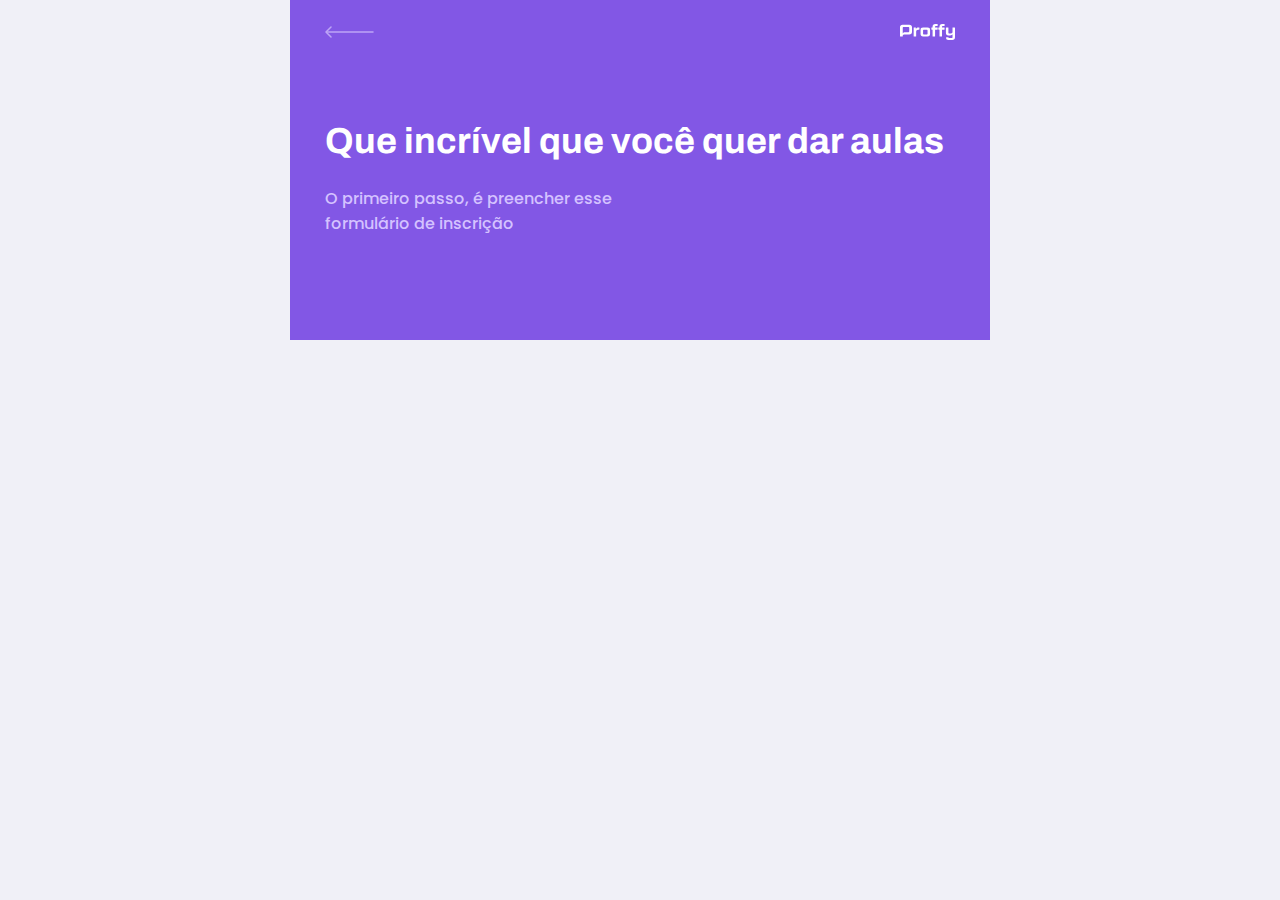
==== give-classes.html @ 03d621f8 "Iniciando pagina give-classes" ====
<!DOCTYPE html>
<html lang="en">
   <head>
      <meta charset="UTF-8">
      <meta name="viewport" content="width=device-width, initial-scale=1.0">
      <title>Proffy | Sua plataforma de estudos online</title>
      <link rel="stylesheet" href="/styles/main.css">
      <link rel="stylesheet" href="/styles/partials/header.css">

      <link rel="stylesheet" href="/styles/partials/page-give-classes.css">
      <link href="https://fonts.googleapis.com/css2?family=Archivo:wght@400;600;700&amp;family=Poppins:wght@400;600&amp;display=swap" rel="stylesheet">
   </head>
   <body id="page-give-classes">
      <div id="container">
         <header class="page-header">
            <div class="top-bar-container">
               <a href="/">
               <img src="/images/icons/back.svg" alt="Voltar">
               </a>
               <img src="/images/logo.svg" alt="Proffy">
            </div>
            <div class="header-content">
               <strong>Que incrível que você quer dar aulas</strong>
               <p>O primeiro passo, é preencher esse formulário de inscrição</p>
            </div>
         </header>
         <main>

         </main>
      </div>
   </body>
</html>
---- styles/main.css ----
:root {
	/* Variaveis CSS */
	--color-background: #F0F0F7;
	--color-primary-lighter: #9871F5;
	--color-primary-light: #916BEA;
	--color-primary: #8257E5;
	--color-primary-dark: #774DD6;
	--color-primary-darker: #6842c2;
	--color-secondary: #04D361;
	--color-secondary-dark: #04BF58;
	--color-title-in-primary: #FFFFFF;
	--color-text-in-primary: #D4C2FF;
	--color-text-title: #32264D;
	--color-text-complement: #9C98A6;
	--color-text-base: #6A6180;
	--color-line-in-white: #E6E6F0;
	--color-input-background: #F8F8FC;
	--color-button-text: #FFFFFF;
	--color-box-base: #FFFFFF;
	--color-box-footer: #FAFAFC;
	--color-small-info: #C1BCCC;
	/* Tamanho da fonte padrão: 16px - 100% - 1rem */
	font-size: 60%;
	/* controle das medidas rem */
}

* {
	margin: 0px;
	padding: 0px;
	box-sizing: border-box;
}

html,
body {
	height: 100vh;
}

body {
	background-color: var(--color-background);
	display: flex;
	align-items: center;
	justify-content: center;
}

body,
input,
button,
textarea {
	font-weight: 500;
	font-family: Poppins;
	font-size: 1.6rem;
	color: var(--color-text-title);
}

#container {
	width: 90vw;
	max-width: 700px;
}

@media (min-width: 700px) {
	 :root {
		font-size: 62.5%;
	}
}
---- styles/partials/header.css ----
.page-header {
	background-color: var(--color-primary);
	display: flex;
	/*Deixa o elemento um ao lado do outro*/
	flex-direction: column;
}


/* Inicio do CCS da seta para voltar para a pagina inicial e logo */

.page-header .top-bar-container {
	width: 90%;
	/*Largura*/
	margin: 0 auto;
	/*Deixando alinhado ao centro, com msm espaço nas laterais*/
	display: flex;
	align-items: center;
	/*Alinha os componentes ao centro*/
	justify-content: space-between;
	/*Da espaço entre os componentes*/
	padding: 1.6rem 0;
}

.page-header .top-bar-container a {
	height: 3.2rem;
	transition: opacity 0.2s;
}

.page-header .top-bar-container a:hover {
	opacity: 0.6;
	/*Hover é quando o mouse passa por cma
        e faz um efeito de transação de cor 
        opacidade vai de 0 a 1, 0 é transparente */
}

.page-header .top-bar-container > img {
	height: 1.6rem;
	/*altura*/
}


/* Fim  do CCS da seta para voltar para a pagina inicial e logo */


/* Inicio do CCS do strong */

.page-header .header-content {
	width: 90%;
	margin: 3.2rem auto;
	position: relative;
}

.page-header .header-content strong {
	font: 700 3.6rem Archivo;
	line-height: 4.2rem;
	/*espaçamento entre as linhas*/
	color: var(--color-title-in-primary);
}

.page-header .header-content p {
	max-width: 30rem;
	font-size: 1.6rem;
	line-height-step: 2.6rem;
	color: var(--color-text-in-primary);
	margin-top: 2.4rem;
}

@media (min-width: 700px) {
	.page-header {
		height: 340px;
	}
	.page-header .top-bar-container {
		max-width: 1100px;
	}
	.page-header .header-content {
		max-width: 740px;
		flex: 1 1;
		padding-bottom: 48px;
		display: flex;
		flex-direction: column;
		justify-content: center;
		margin: 0 auto;
	}
}
---- styles/partials/page-give-classes.css ----
#page-give-classes #container {
	width: 100vw; /*Largura*/
	height: 100vh; /*Altura*/
}
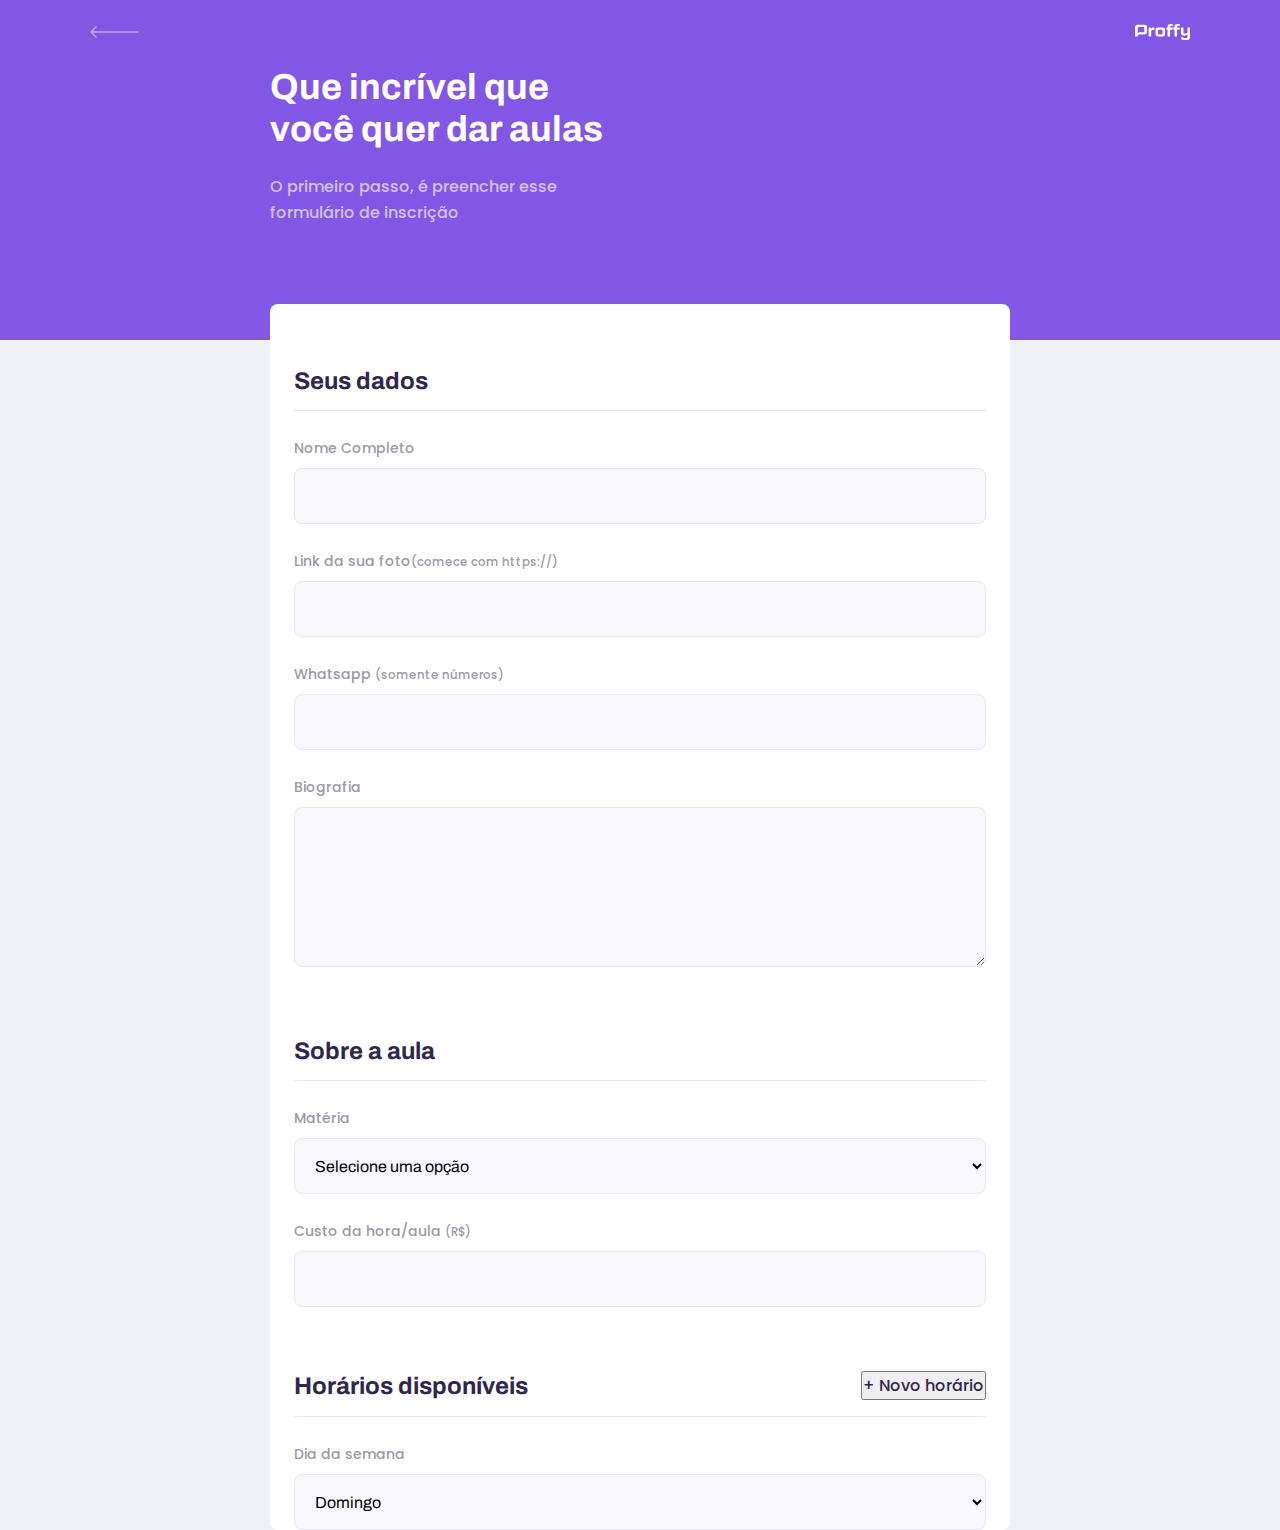
==== commit 3ea6f140: "Fatoração + add cod" ====
--- a/give-classes.html
+++ b/give-classes.html
@@ -6,7 +6,7 @@
       <title>Proffy | Sua plataforma de estudos online</title>
       <link rel="stylesheet" href="/styles/main.css">
       <link rel="stylesheet" href="/styles/partials/header.css">
-
+      <link rel="stylesheet" href="/styles/partials/forms.css">
       <link rel="stylesheet" href="/styles/partials/page-give-classes.css">
       <link href="https://fonts.googleapis.com/css2?family=Archivo:wght@400;600;700&amp;family=Poppins:wght@400;600&amp;display=swap" rel="stylesheet">
    </head>
@@ -25,7 +25,77 @@
             </div>
          </header>
          <main>
+            <form action="" id="create-class">
+              
+               <fieldset>
+                  <legend>Seus dados</legend>
+                  <div class="input-block">
+                     <label for="name">Nome Completo</label>
+                     <input name="name" id="name" required>
+                  </div>
+                  <div class="input-block">
+                     <label for="avatar">Link da sua foto<small>(comece com https://)</small></label>
+                     <input name="avatar" id="avatar" type="url" required>
+                  </div>
+                  <div class="input-block">
+                     <label for="whatsapp">Whatsapp <small>(somente números)</small></label>
+                     <input name="whatsapp" id="whatsapp" type="number" required>
+                  </div>
+                  <div class="textarea-block">
+                     <label for="bio">Biografia</label>
+                     <textarea name="bio" id="bio" required></textarea>
+                  </div>
+               </fieldset>
 
+               <fieldset>
+                  <legend>Sobre a aula</legend>
+                     <div class="select-block">
+                        <label for="subject">Matéria</label>
+                        <select name="subject" id="subject" required>
+                           <option value="">Selecione uma opção</option>
+                           <option value="1">Artes</option>
+                           <option value="2">Biologia</option>
+                           <option value="3">Ciências</option>
+                           <option value="4">Educação física</option>
+                           <option value="5">Física</option>
+                           <option value="6">Geografia</option>
+                           <option value="7">História</option>
+                           <option value="8">Matemátca</option>
+                           <option value="9">Português</option>
+                           <option value="10">Química</option>
+                        </select>
+                     </div>
+                     <div class="input-block">
+                        <label for="cost">Custo da hora/aula 
+                        <small>(R$)</small>
+                        </label>
+                        <input name="cost" id="cost" type="number" required>
+                     </div>
+                  
+               </fieldset>
+
+               <fieldset>
+                  <legend>Horários disponíveis
+                     <button id="add-time">+ Novo horário</button>
+                  </legend>
+
+                  <div class="schedule-item">
+                     <div class="select-block">
+                        <label for="weekday">Dia da semana</label>
+                        <select name="weekday[]" id="weekday">
+                           <option value="1">Domingo</option>
+                           <option value="2">Segunda-feira</option>
+                           <option value="3">Terça-feira</option>
+                           <option value="4">Quarta-feira</option>
+                           <option value="5">Quinta-feira</option>
+                           <option value="6">Sexta-feira</option>
+                           <option value="7">Sábado</option>
+                        </select>
+                     </div>
+                  </div>
+               </fieldset>
+              
+            </form>
          </main>
       </div>
    </body>
--- a/styles/partials/header.css
+++ b/styles/partials/header.css
@@ -1,4 +1,3 @@
-
 .page-header {
 	background-color: var(--color-primary);
 	display: flex;
@@ -61,12 +60,14 @@
 .page-header .header-content p {
 	max-width: 30rem;
 	font-size: 1.6rem;
-	line-height-step: 2.6rem;
+	line-height: 2.6rem;
 	color: var(--color-text-in-primary);
 	margin-top: 2.4rem;
 }
 
+
 @media (min-width: 700px) {
+
 	.page-header {
 		height: 340px;
 	}
@@ -82,4 +83,7 @@
 		justify-content: center;
 		margin: 0 auto;
 	}
+	.page-header .header-content strong {
+		max-width: 350px;
+	}
 }--- a/styles/partials/forms.css
+++ b/styles/partials/forms.css
@@ -0,0 +1,55 @@
+
+/* Lables */
+
+#search-teachers label {
+	color: var(--color-title-in-primary)
+}
+
+.select-block label,
+.input-block label,
+.textarea-block label {
+	font-size: 1.4rem;
+	color: var(--color-text-complement);
+}
+
+
+
+/* Input (horario) */
+
+.input-block input,
+.select-block select,
+.textarea-block textarea{
+	width: 100%;
+	height: 5.6rem;
+	margin-top: 0.8rem;
+	border-radius: 0.8rem;
+	background-color: var(--color-input-background);
+	border: 1px solid var(--color-line-in-white);
+	outline: 0;
+	/* tira a linha de seleção */
+	padding: 0 1.6rem;
+	font: 1.6rem Archivo;
+}
+
+.textarea-block textarea {
+    padding: 1.2rem 1.6rem;
+    height: 16rem;
+    resize: vertical;
+}
+
+.input-block,
+.textarea-block {
+	position: relative;
+}
+
+.input-block:focus-within::after,
+.textarea-block:focus-within::after {
+	content: "";
+	width: calc(100% - 3.2rem);
+	height: 2px;
+	background: var(--color-primary-light);
+	position: absolute;
+	left: 1.6rem;
+	right: 1.6rem;
+	bottom: 0px;
+}
--- a/styles/partials/page-give-classes.css
+++ b/styles/partials/page-give-classes.css
@@ -1,4 +1,51 @@
 #page-give-classes #container {
 	width: 100vw; /*Largura*/
 	height: 100vh; /*Altura*/
+}
+
+#page-give-classes .page-header .header-content {
+	margin-bottom: 6.4rem;
+}
+
+#page-give-classes main {
+	background: var(--color-box-base);
+	width: 100%;
+	max-width: 74rem;
+	border-radius: .8rem;
+	margin: -3.6rem auto 3.2rem;
+	padding-top: 6.4rem;
+}
+
+#page-give-classes fieldset {
+	border: none;
+	padding: 0 2.4rem;
+}
+
+#page-give-classes fieldset legend {
+	font: 700 2.4rem Archivo;
+	color: var(--color-text-title);
+	margin-bottom: 2.4rem;
+	display: flex;
+	align-items: center;
+	justify-content: space-between;
+	width: 100%;
+	padding-bottom: 1.6rem;
+	border-bottom: 1px solid var(--color-line-in-white);
+}
+
+#page-give-classes fieldset+fieldset {
+	margin-top: 6.4rem;
+}
+
+#page-give-classes .input-block+.input-block,
+#page-give-classes .input-block+.textarea-block,
+#page-give-classes .select-block+.input-block {
+	margin-top: 2.4rem;
+}
+
+
+@media (min-width: 700px){
+	#page-give-classes #container{
+		max-width: 100vw;
+	}
 }